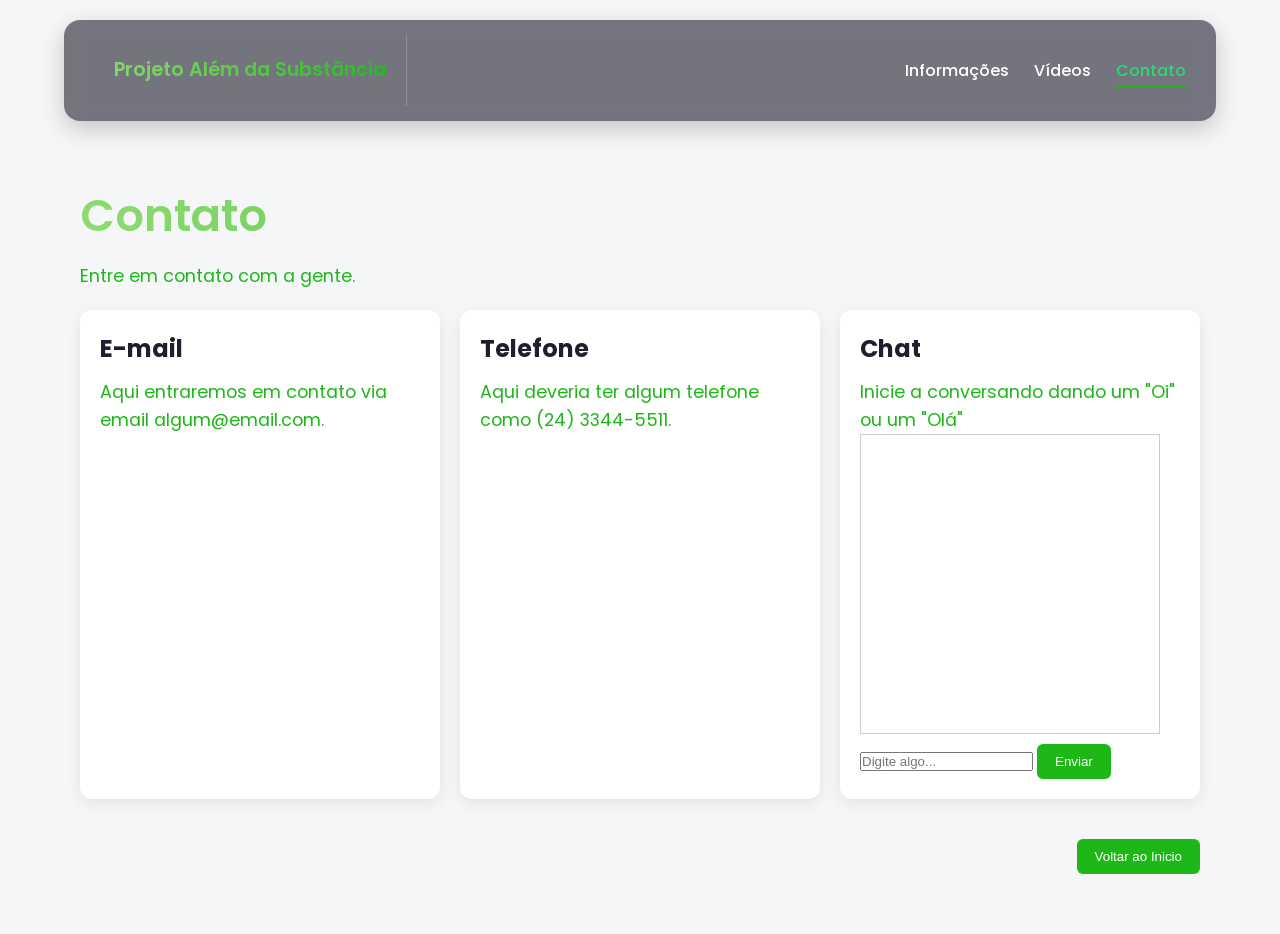
==== contato.html @ c21adc3a "Mudança no texto do index" ====
<!DOCTYPE html>
<html lang="pt-br">
<head>
    <meta charset="UTF-8">
    <meta name="viewport" content="width=device-width, initial-scale=1.0">
    <link href="https://fonts.googleapis.com/css2?family=Poppins:wght@300;400;600&display=swap" rel="stylesheet">
    <link rel="icon" type="image/png" href="https://i.imgur.com/iHEQJsi.png">
    <title>Contato</title>
          <!-- Google Analytics -->
    <script async src="https://www.googletagmanager.com/gtag/js?id=G-HS8SQFFDZ2"></script>
    <script>
        window.dataLayer = window.dataLayer || [];
        function gtag(){dataLayer.push(arguments);}
        gtag('js', new Date());

        gtag('config', 'G-HS8SQFFDZ2');
    </script>
    <link rel="stylesheet" href="style.css">
</head>

<body>

<header class="topo">
    <div class="logo">Projeto Além da Substância</div>

    <nav>
        <ul>
            <li><a href="info.html">Informações</a></li>
            <li><a href="videos.html">Vídeos</a></li>
            <li><a href="contato.html" class="ativo">Contato</a></li>
        </ul>
    </nav>
</header>
<main class="conteudo">
    <h1>Contato</h1>
    <p>Entre em contato com a gente.</p>

    <div class="cards">
        <div class="card">
            <h2>E-mail</h2>
            <p>Aqui entraremos em contato via email algum@email.com.</p>
        </div>

        <div class="card">
            <h2>Telefone</h2>
            <p>Aqui deveria ter algum telefone como (24) 3344-5511.</p>
        </div>

        <div class="card">
            <h2>Chat</h2>
            <p>Inicie a conversando dando um "Oi" ou um "Olá"</p>
            <div id="chatbox"></div>
            <input type="text" id="input" placeholder="Digite algo..." />
                <button onclick="responder()">Enviar</button>
        </div>
    </div>
        <div class="voltar-container">
    <button onclick="location.href='index.html';">Voltar ao Inicio</button>
    </div>
</main>
<script>

// Codigo pro Chatbot
function responder() {
  let inputEl = document.getElementById("input");
  let chat = document.getElementById("chatbox");

  let input = inputEl.value.toLowerCase().trim();

  if (input === "") return; // evita enviar vazio

  chat.innerHTML += "<p class='user'>Você: " + input + "</p>";

  let resposta = "Não entendi 😅";

if (input.includes("oi") || input.includes("olá") || input.includes("ola") || input.includes("Oi") || input.includes("Olá") || input.includes("Ola")) {
  resposta = `Olá! 👋

      Posso te ajudar com algumas informações:

      👉 Digite "horário" para ver quando abrimos  
      👉 Digite "preço" para saber valores  
      👉 Digite "contato" para falar com a gente`;
  } else if (input.includes("horário") || input.includes("horario")) {
    resposta = "Funcionamos das 8h às 18h.";
  } else if (input.includes("preço") || input.includes("preco")) {
    resposta = "Os preços variam, me diga o produto 😉";
  } else if (input.includes("contato")) {
    resposta = "Nosso WhatsApp é (xx) xxxx-xxxx";
  }

  chat.innerHTML += "<p class='bot'>Bot: " + resposta + "</p>";

  inputEl.value = "";
  chat.scrollTop = chat.scrollHeight;
}

// Enviar com ENTER
document.getElementById("input").addEventListener("keypress", function(event) {
  if (event.key === "Enter") {
    responder();
  }
});

</script>
</body>
</html>
---- style.css ----
/* RESET */
* {
    margin: 0;
    padding: 0;
    box-sizing: border-box;
}

/* BODY */
body {
    font-family: 'Poppins', sans-serif;
    background-color: #f4f6f8;
    background-image: url('https://resende.rj.gov.br/img/noticias/1640277550679.png');
    background-attachment: fixed;
    background-position: center;
    background-size: 100% 100%;
    background-repeat: no-repeat;
    color: #28db73;
    line-height: 1.6;
}

/* ===== HEADER ===== */
.topo {
    position: absolute;
    top: 20px;
    left: 50%;
    transform: translateX(-50%);

    width: 90%;
    max-width: 1200px;

    display: flex;
    justify-content: space-between;
    align-items: center;

    padding: 15px 30px;

    background: rgba(30, 30, 47, 0.6);
    backdrop-filter: blur(8px);

    border-radius: 16px;
    box-shadow: 0 8px 25px rgba(0,0,0,0.2);
}

.topo:hover {
    transform: translateX(-50%) scale(1.01);
    transition: 0.3s;
}

/* LOGO */
.logo {
    padding: 20px;
    font-size: 1.2rem;
    font-weight: 600;

    padding-right: 20px;
    border-right: 1px solid rgba(255,255,255,0.2);

    background: linear-gradient(90deg, #8fda72, #1db818);
    -webkit-background-clip: text;
    -webkit-text-fill-color: transparent;
}

/* NAV */
.topo nav {
    margin-left: 20px;
}

.topo nav ul {
    list-style: none;
    display: flex;
    gap: 25px;
}

.topo nav a {
    color: #ffffff;
    text-decoration: none;
    font-weight: 500;
    position: relative;
    transition: 0.3s;
}

/* underline */
.topo nav a::after {
    content: "";
    position: absolute;
    width: 0%;
    height: 2px;
    bottom: -5px;
    left: 0;
    background-color: #1db818;
    transition: 0.3s;
}

.topo nav a:hover::after {
    width: 100%;
}

.topo nav a:hover {
    color: #28db73;
}

/* link ativo */
.topo nav a.ativo {
    color: #28db73;
    pointer-events: none;
    cursor: default;
}

.topo nav a.ativo::after {
    width: 100%;
}

/* ===== CONTEÚDO ===== */
.conteudo {
    padding: 40px 20px;
    padding-top: 140px;
    max-width: 1200px;
    margin: auto;
}
/* -=== Chatbot ===- */

    #chatbox {
      width: 300px;
      border: 1px solid #ccc;
      padding: 10px;
      height: 300px;
      overflow-y: auto;
      margin-bottom: 10px;
    }
    .user { color: blue; }
    .bot { color: green; }

/* TEXTOS */
h1 {
    font-size: 2.8rem;
    margin: 40px 20px 10px;
    font-weight: 600;

    background: linear-gradient(90deg, #8fda72, #1db818);
    -webkit-background-clip: text;
    -webkit-text-fill-color: transparent;
}

p {
    margin: 0 20px 20px;
    font-size: 1.1rem;
    color: #1db818;
}

/* LINKS */
a {
    color: #1db818;
    text-decoration: none;
}

a:hover {
    text-decoration: underline;
    color: #28db73;
}

/* BOTÕES */
button {
    background: #1db818;
    color: white;
    border: none;
    padding: 10px 18px;
    border-radius: 6px;
    cursor: pointer;
    transition: 0.3s;
}

button:hover {
    background: #28db73;
}

/* ===== CARDS ===== */
.cards {
    display: flex;
    gap: 20px;
    margin: 20px;
    flex-wrap: wrap;
}

.card {
    background: white;
    padding: 20px;
    border-radius: 12px;
    flex: 1 1 250px;

    box-shadow: 0 4px 15px rgba(0,0,0,0.08);
    transition: 0.3s;
}

.card:hover {
    transform: translateY(-5px);
    box-shadow: 0 8px 25px rgba(0,0,0,0.12);
}

.card h2 {
    margin-bottom: 10px;
    color: #1e1e2f;
}

.card p {
    margin: 0;
}

.voltar-container {
    display: flex;
    justify-content: flex-end; /* Alinha o botão totalmente à direita */
    padding: 20px; /* Ajuste o espaçamento como preferir */
}

.btn-voltar {
    background: #1db818;
    color: white;
    border: none;
    padding: 10px 18px;
    border-radius: 8px;
    cursor: pointer;
    transition: 0.3s;
}

.btn-voltar:hover {
    background: #28db73;
}

#home .conteudo p {
    color: #ffffff; /* Cor branca para dar contraste com o fundo */
    text-shadow: 1px 1px 2px rgba(0, 0, 0, 0.7); /* Adiciona uma sombra leve para destacar ainda mais */
    font-size: 1.1rem;
    line-height: 1.6;
}
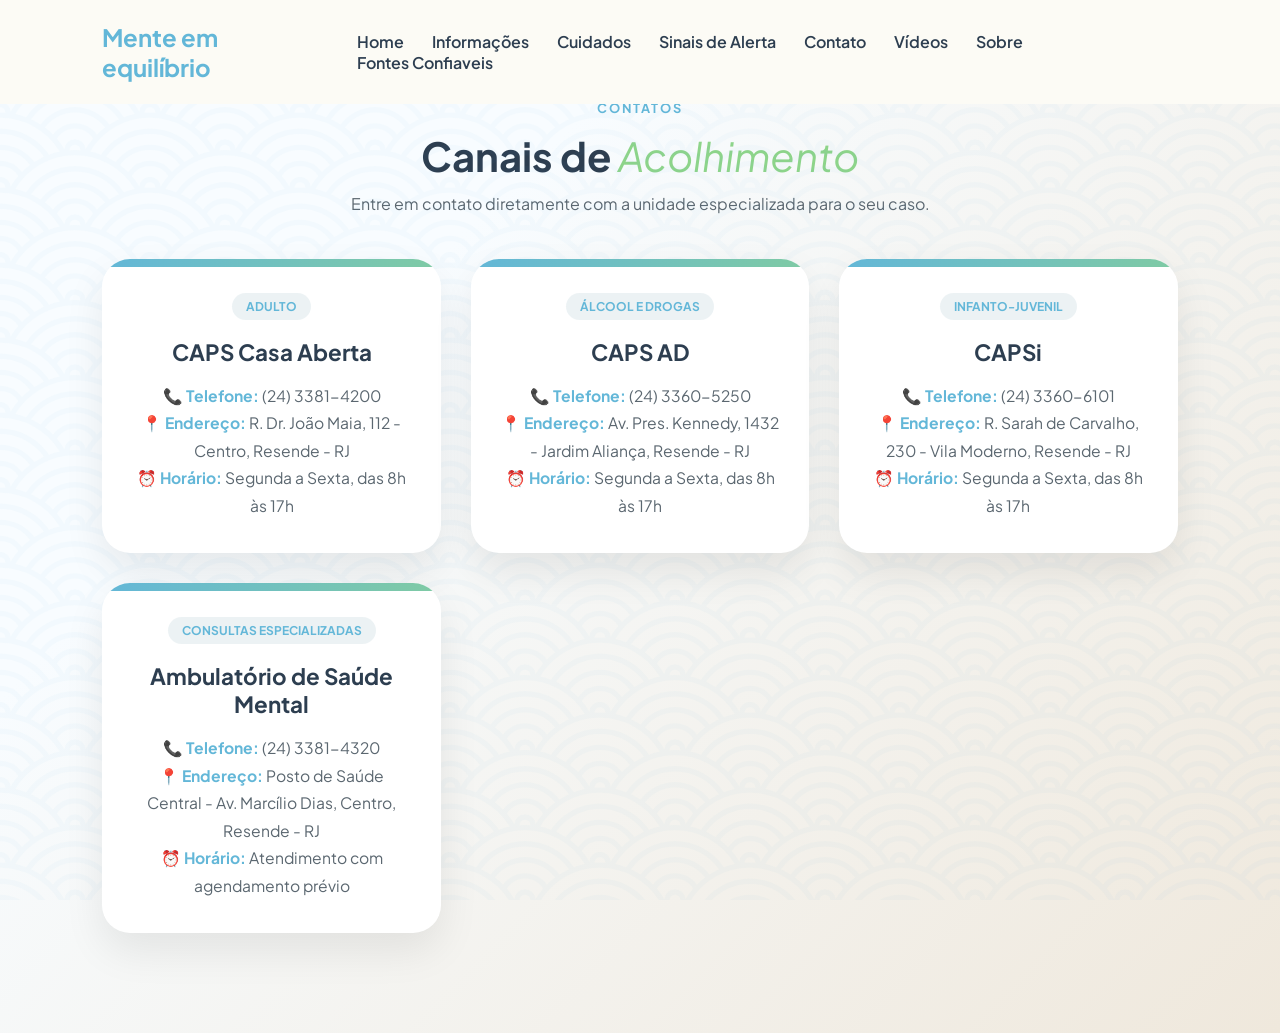
==== commit 2bfb93a4: "Mudando o site para salvar na pasta" ====
--- a/contato.html
+++ b/contato.html
@@ -1,107 +1,71 @@
 <!DOCTYPE html>
-<html lang="pt-br">
+<html lang="pt-BR">
 <head>
     <meta charset="UTF-8">
     <meta name="viewport" content="width=device-width, initial-scale=1.0">
-    <link href="https://fonts.googleapis.com/css2?family=Poppins:wght@300;400;600&display=swap" rel="stylesheet">
-    <link rel="icon" type="image/png" href="https://i.imgur.com/iHEQJsi.png">
-    <title>Contato</title>
-          <!-- Google Analytics -->
-    <script async src="https://www.googletagmanager.com/gtag/js?id=G-HS8SQFFDZ2"></script>
-    <script>
-        window.dataLayer = window.dataLayer || [];
-        function gtag(){dataLayer.push(arguments);}
-        gtag('js', new Date());
-
-        gtag('config', 'G-HS8SQFFDZ2');
-    </script>
+    <title>Mente em equilíbrio - Saúde Mental</title>
+    <link rel="preconnect" href="https://fonts.googleapis.com">
+    <link rel="preconnect" href="https://fonts.gstatic.com" crossorigin>
+    <link href="https://fonts.googleapis.com/css2?family=Plus+Jakarta+Sans:ital,wght@0,300;0,700;1,400&display=swap" rel="stylesheet">
     <link rel="stylesheet" href="style.css">
 </head>
-
 <body>
 
-<header class="topo">
-    <div class="logo">Projeto Além da Substância</div>
-
+<header class="navbar">
+    <div class="logo">Mente em equilíbrio</div>
     <nav>
-        <ul>
-            <li><a href="info.html">Informações</a></li>
-            <li><a href="videos.html">Vídeos</a></li>
-            <li><a href="contato.html" class="ativo">Contato</a></li>
-        </ul>
+        <a href="index.html">Home</a>
+        <a href="informacoes.html">Informações</a>
+        <a href="cuidados.html">Cuidados</a>
+        <a href="sinaisdealerta.html">Sinais de Alerta</a>
+        <a href="contato.html">Contato</a>
+        <a href="videos.html">Vídeos</a>
+        <a href="sobre.html">Sobre</a>
+        <a href="fontesconfiaveis.html">Fontes Confiaveis</a>
     </nav>
 </header>
-<main class="conteudo">
-    <h1>Contato</h1>
-    <p>Entre em contato com a gente.</p>
 
-    <div class="cards">
-        <div class="card">
-            <h2>E-mail</h2>
-            <p>Aqui entraremos em contato via email algum@email.com.</p>
+<section id="contato" class="contact-section" class="page">
+        <span class="section-badge">Contatos</span>
+        <h2 class="section-title">Canais de <em>Acolhimento</em></h2>
+        <p class="section-subtitle">Entre em contato diretamente com a unidade especializada para o seu caso.</p>
+
+        <div class="contact-cards-container">
+            <div class="contact-card card-with-border">
+                <span class="card-tag">Adulto</span>
+                <h3>CAPS Casa Aberta</h3>
+                <p class="contact-info"><strong>📞 Telefone:</strong> <a href="tel:+552433814200">(24) 3381-4200</a></p>
+                <p class="contact-info"><strong>📍 Endereço:</strong> <a href="https://www.google.com/maps/search/?api=1&query=R.%20Dr.%20Jo%C3%A3o%20Maia%2C%20112%20Centro%20Resende%20RJ" target="_blank" rel="noopener">R. Dr. João Maia, 112 - Centro, Resende - RJ</a></p>
+                <p class="contact-info"><strong>⏰ Horário:</strong> Segunda a Sexta, das 8h às 17h</p>
+            </div>
+
+            <div class="contact-card card-with-border">
+                <span class="card-tag">Álcool e Drogas</span>
+                <h3>CAPS AD</h3>
+                <p class="contact-info"><strong>📞 Telefone:</strong> <a href="tel:+552433605250">(24) 3360-5250</a></p>
+                <p class="contact-info"><strong>📍 Endereço:</strong> <a href="https://www.google.com/maps/search/?api=1&query=Av.%20Pres.%20Kennedy%2C%201432%20Jardim%20Alian%C3%A7a%20Resende%20RJ" target="_blank" rel="noopener">Av. Pres. Kennedy, 1432 - Jardim Aliança, Resende - RJ</a></p>
+                <p class="contact-info"><strong>⏰ Horário:</strong> Segunda a Sexta, das 8h às 17h</p>
+            </div>
+
+            <div class="contact-card card-with-border">
+                <span class="card-tag">Infanto-Juvenil</span>
+                <h3>CAPSi</h3>
+                <p class="contact-info"><strong>📞 Telefone:</strong> <a href="tel:+552433606101">(24) 3360-6101</a></p>
+                <p class="contact-info"><strong>📍 Endereço:</strong> <a href="https://www.google.com/maps/search/?api=1&query=R.%20Sarah%20de%20Carvalho%2C%20230%20Vila%20Moderno%20Resende%20RJ" target="_blank" rel="noopener">R. Sarah de Carvalho, 230 - Vila Moderno, Resende - RJ</a></p>
+                <p class="contact-info"><strong>⏰ Horário:</strong> Segunda a Sexta, das 8h às 17h</p>
+            </div>
+
+            <div class="contact-card card-with-border">
+                <span class="card-tag">Consultas Especializadas</span>
+                <h3>Ambulatório de Saúde Mental</h3>
+                <p class="contact-info"><strong>📞 Telefone:</strong> <a href="tel:+552433814320">(24) 3381-4320</a></p>
+                <p class="contact-info"><strong>📍 Endereço:</strong> <a href="https://www.google.com/maps/search/?api=1&query=Posto%20de%20Sa%C3%BAde%20Central%20Av.%20Marc%C3%ADlio%20Dias%20Centro%20Resende%20RJ" target="_blank" rel="noopener">Posto de Saúde Central - Av. Marcílio Dias, Centro, Resende - RJ</a></p>
+                <p class="contact-info"><strong>⏰ Horário:</strong> Atendimento com agendamento prévio</p>
+            </div>
         </div>
+    </section>
 
-        <div class="card">
-            <h2>Telefone</h2>
-            <p>Aqui deveria ter algum telefone como (24) 3344-5511.</p>
-        </div>
+<script src="script.js"></script>
 
-        <div class="card">
-            <h2>Chat</h2>
-            <p>Inicie a conversando dando um "Oi" ou um "Olá"</p>
-            <div id="chatbox"></div>
-            <input type="text" id="input" placeholder="Digite algo..." />
-                <button onclick="responder()">Enviar</button>
-        </div>
-    </div>
-        <div class="voltar-container">
-    <button onclick="location.href='index.html';">Voltar ao Inicio</button>
-    </div>
-</main>
-<script>
-
-// Codigo pro Chatbot
-function responder() {
-  let inputEl = document.getElementById("input");
-  let chat = document.getElementById("chatbox");
-
-  let input = inputEl.value.toLowerCase().trim();
-
-  if (input === "") return; // evita enviar vazio
-
-  chat.innerHTML += "<p class='user'>Você: " + input + "</p>";
-
-  let resposta = "Não entendi 😅";
-
-if (input.includes("oi") || input.includes("olá") || input.includes("ola") || input.includes("Oi") || input.includes("Olá") || input.includes("Ola")) {
-  resposta = `Olá! 👋
-
-      Posso te ajudar com algumas informações:
-
-      👉 Digite "horário" para ver quando abrimos  
-      👉 Digite "preço" para saber valores  
-      👉 Digite "contato" para falar com a gente`;
-  } else if (input.includes("horário") || input.includes("horario")) {
-    resposta = "Funcionamos das 8h às 18h.";
-  } else if (input.includes("preço") || input.includes("preco")) {
-    resposta = "Os preços variam, me diga o produto 😉";
-  } else if (input.includes("contato")) {
-    resposta = "Nosso WhatsApp é (xx) xxxx-xxxx";
-  }
-
-  chat.innerHTML += "<p class='bot'>Bot: " + resposta + "</p>";
-
-  inputEl.value = "";
-  chat.scrollTop = chat.scrollHeight;
-}
-
-// Enviar com ENTER
-document.getElementById("input").addEventListener("keypress", function(event) {
-  if (event.key === "Enter") {
-    responder();
-  }
-});
-
-</script>
 </body>
-</html>
+</html>
--- a/style.css
+++ b/style.css
@@ -1,235 +1,841 @@
-/* RESET */
+﻿/* -------------------------------------------------------------
+   Brand palette and global style variables
+   ------------------------------------------------------------- */
+:root {
+    --bg: #f8fcff;
+    --surface: #ffffff;
+
+    --primary: #63b7d8;
+    --secondary: #8dd48a;
+
+    --primary-light: #dff4fb;
+    --secondary-light: #e6f7e5;
+
+    --text: #2d3e50;
+    --text-muted: #5b6770;
+
+    --accent: #63b7d8;
+    --border: #dceaf0;
+
+    --shadow: rgba(0,0,0,0.08);
+
+    --secondary-dark: #5ebf75;
+
+    --surface-soft: #f5fbff;
+}
+
+@keyframes wave {
+    0% {
+        background-position: 0% 0;
+    }
+    50% {
+        background-position: 250% 0;
+    }
+    100% {
+        background-position: 0% 0;
+    }
+}
+
+/* Reset and base typography */
 * {
     margin: 0;
     padding: 0;
     box-sizing: border-box;
-}
-
-/* BODY */
-body {
-    font-family: 'Poppins', sans-serif;
-    background-color: #f4f6f8;
-    background-image: url('https://resende.rj.gov.br/img/noticias/1640277550679.png');
-    background-attachment: fixed;
-    background-position: center;
-    background-size: 100% 100%;
-    background-repeat: no-repeat;
-    color: #28db73;
-    line-height: 1.6;
-}
-
-/* ===== HEADER ===== */
-.topo {
-    position: absolute;
-    top: 20px;
-    left: 50%;
-    transform: translateX(-50%);
-
-    width: 90%;
-    max-width: 1200px;
-
+    font-family: 'Plus Jakarta Sans', sans-serif;
+}
+
+html {
+    scroll-behavior: smooth;
+    scroll-snap-type: y mandatory;
+    scroll-padding-top: 96px; /* account for fixed navbar height */
+}
+html, body {
+    margin: 0;
+    padding: 0;
+    overflow-x: hidden;
+    scroll-behavior: smooth;
+    background: #f7fbff;
+}
+
+body::before {
+    content: "";
+    position: fixed;
+    inset: 0;
+
+    background-image: url("./img/endless-clouds.svg");
+    background-repeat: repeat;
+    background-size: 150px;
+
+    opacity: 0.035;
+
+    pointer-events: none;
+    z-index: 0;
+}
+
+/*Alert Box*/
+
+.alert-box {
+    margin-top: 40px;
+    max-width: 800px;
+    padding: 20px 30px;
+
+    background: #eaf7fc;
+    border-left: 5px solid #63b7d8;
+
+    border-radius: 16px;
+
+    color: #2d3e50;
+    font-size: 1rem;
+    line-height: 1.7;
+
+    box-shadow: 0 8px 20px rgba(99, 183, 216, 0.08);
+}
+
+/* make sections snap into place for a cleaner scrolling experience */
+main, section, .hero-container {
+    scroll-snap-align: start;
+}
+
+a {
+    color: inherit;
+    text-decoration: none;
+}
+
+button,
+input,
+textarea {
+    font: inherit;
+}
+
+button {
+    cursor: pointer;
+}
+
+/* -------------------------------------------------------------
+   Navbar
+   ------------------------------------------------------------- */
+.navbar {
+    position: fixed;
+    inset: 0 auto auto 0;
     display: flex;
     justify-content: space-between;
     align-items: center;
-
-    padding: 15px 30px;
-
-    background: rgba(30, 30, 47, 0.6);
-    backdrop-filter: blur(8px);
-
-    border-radius: 16px;
-    box-shadow: 0 8px 25px rgba(0,0,0,0.2);
-}
-
-.topo:hover {
-    transform: translateX(-50%) scale(1.01);
-    transition: 0.3s;
-}
-
-/* LOGO */
-.logo {
-    padding: 20px;
-    font-size: 1.2rem;
+    width: 100%;
+    padding: 22px 8%;
+    background: rgba(252, 251, 245, 0.95);
+    backdrop-filter: blur(10px);
+    z-index: 1000;
+}
+
+.navbar .logo {
+    font-size: 24px;
+    font-weight: 700;
+    color: var(--primary);
+}
+
+.navbar nav {
+    display: flex;
+    flex-wrap: wrap;
+    align-items: center;
+}
+
+.navbar nav a {
+    margin-left: 28px;
+    color: var(--text);
     font-weight: 600;
-
-    padding-right: 20px;
-    border-right: 1px solid rgba(255,255,255,0.2);
-
-    background: linear-gradient(90deg, #8fda72, #1db818);
-    -webkit-background-clip: text;
-    -webkit-text-fill-color: transparent;
-}
-
-/* NAV */
-.topo nav {
-    margin-left: 20px;
-}
-
-.topo nav ul {
-    list-style: none;
+    transition: color 0.2s ease;
+}
+
+.navbar nav a:hover {
+    color: var(--accent);
+}
+
+.btn-contato-nav {
+    padding: 10px 18px;
+    border-radius: 999px;
+    border: 1px solid var(--secondary);
+    background: rgba(200, 176, 146, 0.18);
+}
+
+/* -------------------------------------------------------------
+   Hero section
+   ------------------------------------------------------------- */
+.hero-container {
+    display: grid;
+    grid-template-columns: 1.1fr 1.4fr;
+    align-items: center;
+    gap: 60px;
+
+    padding: 140px 8% 100px;
+    min-height: 100vh;
+
+    background: linear-gradient(135deg, #f7fbff 0%, #eef7f4 100%);
+}
+
+.hero-left {
+    max-width: 620px;
+}
+
+.badge {
+    display: inline-block;
+    margin-bottom: 24px;
+    padding: 8px 18px;
+    border-radius: 999px;
+    background: rgba(150, 184, 192, 0.15);
+    color: var(--primary);
+    font-size: 12px;
+    font-weight: 700;
+    letter-spacing: 0.08em;
+    text-transform: uppercase;
+}
+
+.hero-left h1 {
+    display: none;
+}
+
+.hero-left h1 em {
+    display: inline-block;
+    color: var(--primary);
+    font-style: italic;
+    font-weight: 400;
+}
+
+.hero-left p {
+    font-size: 1.05rem;
+    line-height: 2;
+    color: #4f5b66;
+    margin-bottom: 18px;
+}
+
+.hero-left p:first-of-type {
+    font-size: 1.15rem;
+    font-weight: 500;
+    color: #3f4b55;
+}
+
+.hero-left p + p {
+    border-left: 3px solid rgba(99, 183, 216, 0.25);
+    padding-left: 14px;
+}
+
+.hero-buttons {
     display: flex;
-    gap: 25px;
-}
-
-.topo nav a {
-    color: #ffffff;
-    text-decoration: none;
-    font-weight: 500;
+    flex-wrap: wrap;
+    gap: 16px;
+    margin-bottom: 40px;
+}
+
+.btn-primary,
+.btn-secondary {
+    display: inline-flex;
+    align-items: center;
+    justify-content: center;
+    padding: 14px 28px;
+    border-radius: 999px;
+    font-weight: 700;
+    transition: transform 0.2s ease, background-color 0.2s ease, color 0.2s ease;
+}
+
+.btn-primary {
+    background-color: var(--primary);
+    color: var(--surface);
+    border: 1px solid transparent;
+}
+
+.btn-primary:hover {
+    background-color: #4c6e5f;
+    transform: translateY(-2px);
+}
+
+.btn-secondary {
+    border: 2px solid var(--secondary);
+    color: var(--text);
+    background: rgba(150, 184, 192, 0.12);
+}
+
+.btn-secondary:hover {
+    background: rgba(200, 176, 146, 0.14);
+}
+
+.mini-cards {
+    display: grid;
+    grid-template-columns: 1fr 1fr;
+    gap: 16px;
+    margin-top: 30px;
+}
+
+.card-stat {
+    padding: 24px;
+    border-radius: 20px;
+    background: white;
+    box-shadow: 0 12px 30px rgba(0,0,0,0.06);
+}
+
+.card-stat h2 {
+    color: var(--primary);
+    font-size: 2rem;
+    margin-bottom: 4px;
+}
+
+.card-stat p {
+    color: var(--text-muted);
+    font-size: 0.95rem;
+}
+
+.hero-right {
+    display: flex;
+    justify-content: center;
+    align-items: center;
+}
+
+.main-card {
+    width: 100%;
+    padding: 42px;
+    border-radius: 40px;
+    background: linear-gradient(180deg, var(--surface) 0%, #f4efe1 100%);
+    box-shadow: 0 30px 60px var(--shadow);
+    text-align: center;
+}
+
+
+.mascote-img {
+    width: 100%;
+    max-width: 620px;
+    margin: 0 auto;
+    display: block;
+}
+.card-text {
+    color: var(--text);
+    line-height: 1.7;
+    font-size: 1rem;
+}
+
+.card-central {
+    grid-column: 1 / -1;
+    justify-self: center;
+    width: 100%;
+    max-width: 380px; /* ajuste conforme os outros cards */
+}
+
+/* -------------------------------------------------------------
+   Sections and cards
+   ------------------------------------------------------------- */
+.info-section,
+.contact-section,
+.generic-section {
+    width: 100%;
+    padding: 100px 8%;
+    display: flex;
+    flex-direction: column;
+    justify-content: center;
+    align-items: center;
+    text-align: center;
+}
+
+.info-section {
+    background: linear-gradient(135deg, var(--bg) 30%, #efe8dc 100%);
+}
+
+.generic-section {
+    background: var(--surface);
+}
+
+.contact-section {
+    background: linear-gradient(135deg, var(--bg) 30%, #efe8dc 100%);
+}
+
+.section-badge {
+    color: var(--primary);
+    font-size: 0.8rem;
+    font-weight: 700;
+    letter-spacing: 0.15em;
+    text-transform: uppercase;
+    margin-bottom: 14px;
+}
+
+.section-title {
+    color: var(--text);
+    font-size: clamp(2.5rem, 3vw, 4rem);
+    font-weight: 700;
+    margin-bottom: 12px;
+}
+
+.section-title em {
+    color: var(--secondary);
+    font-style: italic;
+    font-weight: 400;
+}
+
+.section-subtitle {
+    color: var(--text-muted);
+    font-size: 1rem;
+    margin-bottom: 45px;
+    max-width: 720px;
+}
+
+.info-cards-container,
+.contact-cards-container {
+    width: 100%;
+    max-width: 1200px;
+    display: grid;
+    grid-template-columns: repeat(auto-fit, minmax(280px, 1fr));
+    gap: 30px;
+}
+
+.info-card,
+.contact-card {
     position: relative;
-    transition: 0.3s;
-}
-
-/* underline */
-.topo nav a::after {
+    background: var(--surface);
+    border-radius: 28px;
+    padding: 34px 30px;
+    box-shadow: 0 18px 40px var(--shadow);
+    overflow: hidden;
+    transition: transform 0.25s ease, box-shadow 0.25s ease;
+}
+
+.info-card:hover,
+.contact-card:hover {
+    transform: translateY(-5px);
+    box-shadow: 0 25px 50px rgba(36, 48, 42, 0.12);
+}
+
+.card-with-border {
+    position: relative;
+    overflow: hidden;
+    border-radius: 28px;
+}
+
+.card-with-border::before {
     content: "";
     position: absolute;
-    width: 0%;
-    height: 2px;
-    bottom: -5px;
+    top: 0;
     left: 0;
-    background-color: #1db818;
-    transition: 0.3s;
-}
-
-.topo nav a:hover::after {
-    width: 100%;
-}
-
-.topo nav a:hover {
-    color: #28db73;
-}
-
-/* link ativo */
-.topo nav a.ativo {
-    color: #28db73;
-    pointer-events: none;
-    cursor: default;
-}
-
-.topo nav a.ativo::after {
-    width: 100%;
-}
-
-/* ===== CONTEÚDO ===== */
-.conteudo {
-    padding: 40px 20px;
-    padding-top: 140px;
+    width: 100%;
+    height: 8px;
+
+    background: linear-gradient(90deg, #63b7d8, #8dd48a, #ffffff);
+    background-size: 300% 100%;
+    animation: wave 8s linear infinite;
+}
+
+.info-card h3,
+.contact-card h3 {
+    color: var(--primary);
+    font-size: 1.4rem;
+    margin-bottom: 16px;
+}
+
+.contact-card h3 {
+    color: var(--text);
+}
+
+.info-card p,
+.contact-info {
+    color: var(--text-muted);
+    line-height: 1.75;
+    font-size: 0.98rem;
+}
+
+.card-tag {
+    display: inline-flex;
+    align-items: center;
+    justify-content: center;
+    padding: 6px 14px;
+    border-radius: 999px;
+    font-size: 0.75rem;
+    font-weight: 700;
+    color: var(--primary);
+    background: rgba(150, 184, 192, 0.18);
+    text-transform: uppercase;
+    margin-bottom: 18px;
+}
+
+.contact-info strong {
+    color: var(--primary);
+}
+
+/* -------------------------------------------------------------
+   Video cards
+   ------------------------------------------------------------- */
+.videos-cards-container {
+    width: 100%;
     max-width: 1200px;
-    margin: auto;
-}
-/* -=== Chatbot ===- */
-
-    #chatbox {
-      width: 300px;
-      border: 1px solid #ccc;
-      padding: 10px;
-      height: 300px;
-      overflow-y: auto;
-      margin-bottom: 10px;
-    }
-    .user { color: blue; }
-    .bot { color: green; }
-
-/* TEXTOS */
-h1 {
-    font-size: 2.8rem;
-    margin: 40px 20px 10px;
+    display: grid;
+    grid-template-columns: repeat(auto-fit, minmax(300px, 1fr));
+    gap: 30px;
+}
+
+.video-single-container {
+    display: flex;
+    justify-content: center;
+}
+
+.video-card {
+    background: var(--surface);
+    border-radius: 24px;
+    overflow: hidden;
+    box-shadow: 0 16px 45px var(--shadow);
+    border: 1px solid var(--border);
+    transition: transform 0.25s ease, box-shadow 0.25s ease;
+}
+
+.video-card:hover {
+    transform: translateY(-4px);
+}
+
+.video-preview {
+    position: relative;
+    width: 100%;
+    height: 200px;
+    background-color: #111;
+    overflow: hidden;
+    cursor: pointer; /* make it obvious it's clickable */
+}
+
+.video-preview img {
+    width: 100%;
+    height: 100%;
+    object-fit: cover;
+    transition: transform 0.35s ease;
+}
+
+.video-card:hover .video-preview img {
+    transform: scale(1.05);
+}
+
+.play-icon {
+    position: absolute;
+    top: 50%;
+    left: 50%;
+    transform: translate(-50%, -50%);
+    width: 52px;
+    height: 52px;
+    border-radius: 50%;
+    display: grid;
+    place-items: center;
+    background-color: var(--accent);
+    color: var(--surface);
+    font-size: 18px;
+    box-shadow: 0 6px 18px rgba(0, 0, 0, 0.2);
+    transition: transform 0.2s ease, background-color 0.2s ease;
+}
+
+.video-card:hover .play-icon {
+    transform: translate(-50%, -50%) scale(1.08);
+    background-color: #8c4f3e;
+}
+
+.video-content {
+    padding: 26px;
+}
+
+.video-tag {
+    display: inline-flex;
+    font-size: 0.72rem;
+    font-weight: 700;
+    color: var(--primary);
+    background: rgba(150, 184, 192, 0.18);
+    padding: 6px 12px;
+    border-radius: 999px;
+    text-transform: uppercase;
+    margin-bottom: 16px;
+}
+
+.video-content h3 {
+    font-size: 1.2rem;
+    color: var(--text);
+    margin-bottom: 12px;
+}
+
+.video-content p {
+    color: var(--text-muted);
+    font-size: 0.95rem;
+    line-height: 1.7;
+    margin-bottom: 18px;
+    min-height: 4.5rem;
+}
+
+.btn-watch {
+    color: var(--accent);
+    font-weight: 700;
+    font-size: 0.95rem;
+    display: inline-flex;
+    align-items: center;
+}
+
+.btn-watch:hover {
+    color: #8c4f3e;
+    text-decoration: underline;
+}
+
+/* -------------------------------------------------------------
+   Comments and testimonials
+   ------------------------------------------------------------- */
+.comments-container {
+    width: calc(100% - 200px);
+    max-width: 1400px;
+    display: grid;
+    grid-template-columns: minmax(280px, 1fr) minmax(320px, 1fr);
+    gap: 38px;
+    text-align: left;
+    margin: 0 auto;
+}
+
+.comment-form-box {
+    width: 70%;
+    max-width: 760px;
+    margin: 0 auto;
+    background: var(--surface);
+    border: 1px solid var(--border);
+    border-radius: 28px;
+    padding: 38px;
+    box-shadow: 0 16px 40px var(--shadow);
+    /* centralizar o formulário dentro do container */
+    grid-column: 1 / -1;
+    justify-self: center;
+}
+
+.comment-form-box h3 {
+    color: var(--text);
+    font-size: 1.45rem;
+    margin-bottom: 22px;
+}
+
+.comment-form {
+    display: grid;
+    gap: 22px;
+}
+
+.input-group {
+    display: grid;
+    gap: 8px;
+}
+
+.input-group label {
+    color: var(--text-muted);
+    font-size: 0.95rem;
     font-weight: 600;
-
-    background: linear-gradient(90deg, #8fda72, #1db818);
-    -webkit-background-clip: text;
-    -webkit-text-fill-color: transparent;
-}
-
-p {
-    margin: 0 20px 20px;
-    font-size: 1.1rem;
-    color: #1db818;
-}
-
-/* LINKS */
-a {
-    color: #1db818;
-    text-decoration: none;
-}
-
-a:hover {
-    text-decoration: underline;
-    color: #28db73;
-}
-
-/* BOTÕES */
-button {
-    background: #1db818;
-    color: white;
+}
+
+.input-group input,
+.input-group textarea {
+    width: 100%;
+    padding: 16px;
+    border-radius: 16px;
+    border: 1px solid var(--border);
+    background: var(--surface-soft);
+    color: var(--text);
+    transition: border-color 0.2s ease, background-color 0.2s ease;
+}
+
+.input-group input:focus,
+.input-group textarea:focus {
+    outline: none;
+    background: var(--surface);
+    border-color: var(--primary);
+}
+
+.comment-form-box .btn-primary {
     border: none;
-    padding: 10px 18px;
-    border-radius: 6px;
+}
+
+.comments-mural {
+    display: flex;
+    flex-direction: column;
+    gap: 20px;
+    max-height: 480px;
+    overflow-y: auto;
+    padding-right: 10px;
+}
+
+.comments-mural::-webkit-scrollbar {
+    width: 8px;
+}
+
+.comments-mural::-webkit-scrollbar-thumb {
+    background-color: rgba(92, 92, 92, 0.18);
+    border-radius: 10px;
+}
+
+.mural-card {
+    background: #f6f5f0;
+    border-left: 4px solid var(--accent);
+    border-radius: 0 18px 18px 0;
+    padding: 22px;
+    box-shadow: 0 12px 28px rgba(36, 48, 42, 0.06);
+}
+
+.mural-card-header {
+    display: flex;
+    justify-content: space-between;
+    align-items: center;
+    gap: 12px;
+    margin-bottom: 12px;
+}
+
+.mural-card-header strong {
+    color: var(--primary);
+    font-size: 0.98rem;
+}
+
+.mural-date {
+    color: #8c8c84;
+    font-size: 0.8rem;
+}
+
+.mural-card p {
+    color: var(--text-muted);
+    font-size: 0.95rem;
+    line-height: 1.75;
+    font-style: italic;
+}
+
+/* -------------------------------------------------------------
+   Video modal
+   ------------------------------------------------------------- */
+.video-modal {
+    display: none;
+    position: fixed;
+    inset: 0;
+    z-index: 2000;
+    background-color: rgba(0, 0, 0, 0.78);
+    align-items: center;
+    justify-content: center;
+    padding: 18px;
+}
+
+.video-modal-content {
+    position: relative;
+    width: 100%;
+    max-width: 840px;
+    background-color: #111;
+    border-radius: 24px;
+    overflow: hidden;
+    box-shadow: 0 14px 50px rgba(0, 0, 0, 0.55);
+}
+
+.video-modal-close {
+    position: absolute;
+    top: -10px;
+    right: 18px;
+    color: var(--surface);
+    font-size: 44px;
+    font-weight: 700;
     cursor: pointer;
-    transition: 0.3s;
-}
-
-button:hover {
-    background: #28db73;
-}
-
-/* ===== CARDS ===== */
-.cards {
-    display: flex;
-    gap: 20px;
-    margin: 20px;
-    flex-wrap: wrap;
-}
-
-.card {
-    background: white;
-    padding: 20px;
-    border-radius: 12px;
-    flex: 1 1 250px;
-
-    box-shadow: 0 4px 15px rgba(0,0,0,0.08);
-    transition: 0.3s;
-}
-
-.card:hover {
-    transform: translateY(-5px);
-    box-shadow: 0 8px 25px rgba(0,0,0,0.12);
-}
-
-.card h2 {
-    margin-bottom: 10px;
-    color: #1e1e2f;
-}
-
-.card p {
-    margin: 0;
-}
-
-.voltar-container {
-    display: flex;
-    justify-content: flex-end; /* Alinha o botão totalmente à direita */
-    padding: 20px; /* Ajuste o espaçamento como preferir */
-}
-
-.btn-voltar {
-    background: #1db818;
-    color: white;
-    border: none;
-    padding: 10px 18px;
-    border-radius: 8px;
-    cursor: pointer;
-    transition: 0.3s;
-}
-
-.btn-voltar:hover {
-    background: #28db73;
-}
-
-#home .conteudo p {
-    color: #ffffff; /* Cor branca para dar contraste com o fundo */
-    text-shadow: 1px 1px 2px rgba(0, 0, 0, 0.7); /* Adiciona uma sombra leve para destacar ainda mais */
-    font-size: 1.1rem;
-    line-height: 1.6;
-}
-
-
+    transition: color 0.2s ease;
+    z-index: 1;
+}
+
+.video-modal-close:hover {
+    color: var(--secondary);
+}
+
+.video-responsive-container {
+    position: relative;
+    padding-bottom: 56.25%;
+    height: 0;
+    overflow: hidden;
+}
+
+.video-responsive-container iframe {
+    position: absolute;
+    inset: 0;
+    width: 100%;
+    height: 100%;
+}
+
+/* -------------------------------------------------------------
+   Responsive adjustments
+   ------------------------------------------------------------- */
+@media (max-width: 1080px) {
+    .hero-container,
+    .comments-container {
+        flex-direction: column;
+        align-items: center;
+    }
+
+    .hero-container {
+    grid-template-columns: 1fr 1.6fr;
+}
+
+    .hero-container {
+        padding-top: 120px;
+    }
+}
+
+@media (max-width: 820px) {
+    .navbar {
+        padding: 20px 6%;
+    }
+
+    .navbar nav a {
+        margin-left: 18px;
+        margin-top: 12px;
+    }
+
+    .hero-container {
+        padding: 100px 6% 80px;
+    }
+
+    .hero-right,
+    .hero-left,
+    .comment-form-box,
+    .comments-mural,
+    .info-card,
+    .contact-card,
+    .video-card {
+        width: 100%;
+    }
+
+    .comments-container {
+        width: calc(100% - 32px);
+        display: block;
+    }
+}
+
+@media (max-width: 600px) {
+    .navbar {
+        flex-direction: column;
+        align-items: flex-start;
+        gap: 16px;
+    }
+
+    .navbar nav {
+        width: 100%;
+        justify-content: space-between;
+    }
+
+    .hero-left h1 {
+        font-size: 2.7rem;
+    }
+
+    .hero-buttons {
+        flex-direction: column;
+        align-items: stretch;
+    }
+
+    .mini-cards {
+        grid-template-columns: 1fr;
+    }
+
+    .info-cards-container,
+    .contact-cards-container,
+    .videos-cards-container {
+        grid-template-columns: 1fr;
+    }
+
+    .comments-container {
+        gap: 24px;
+    }
+}
+
+    .page {
+        display: none;
+        opacity: 0;
+        transition: opacity 0.5s ease;
+    }
+
+    .page.active {
+        display: block;
+        opacity: 1;
+    }
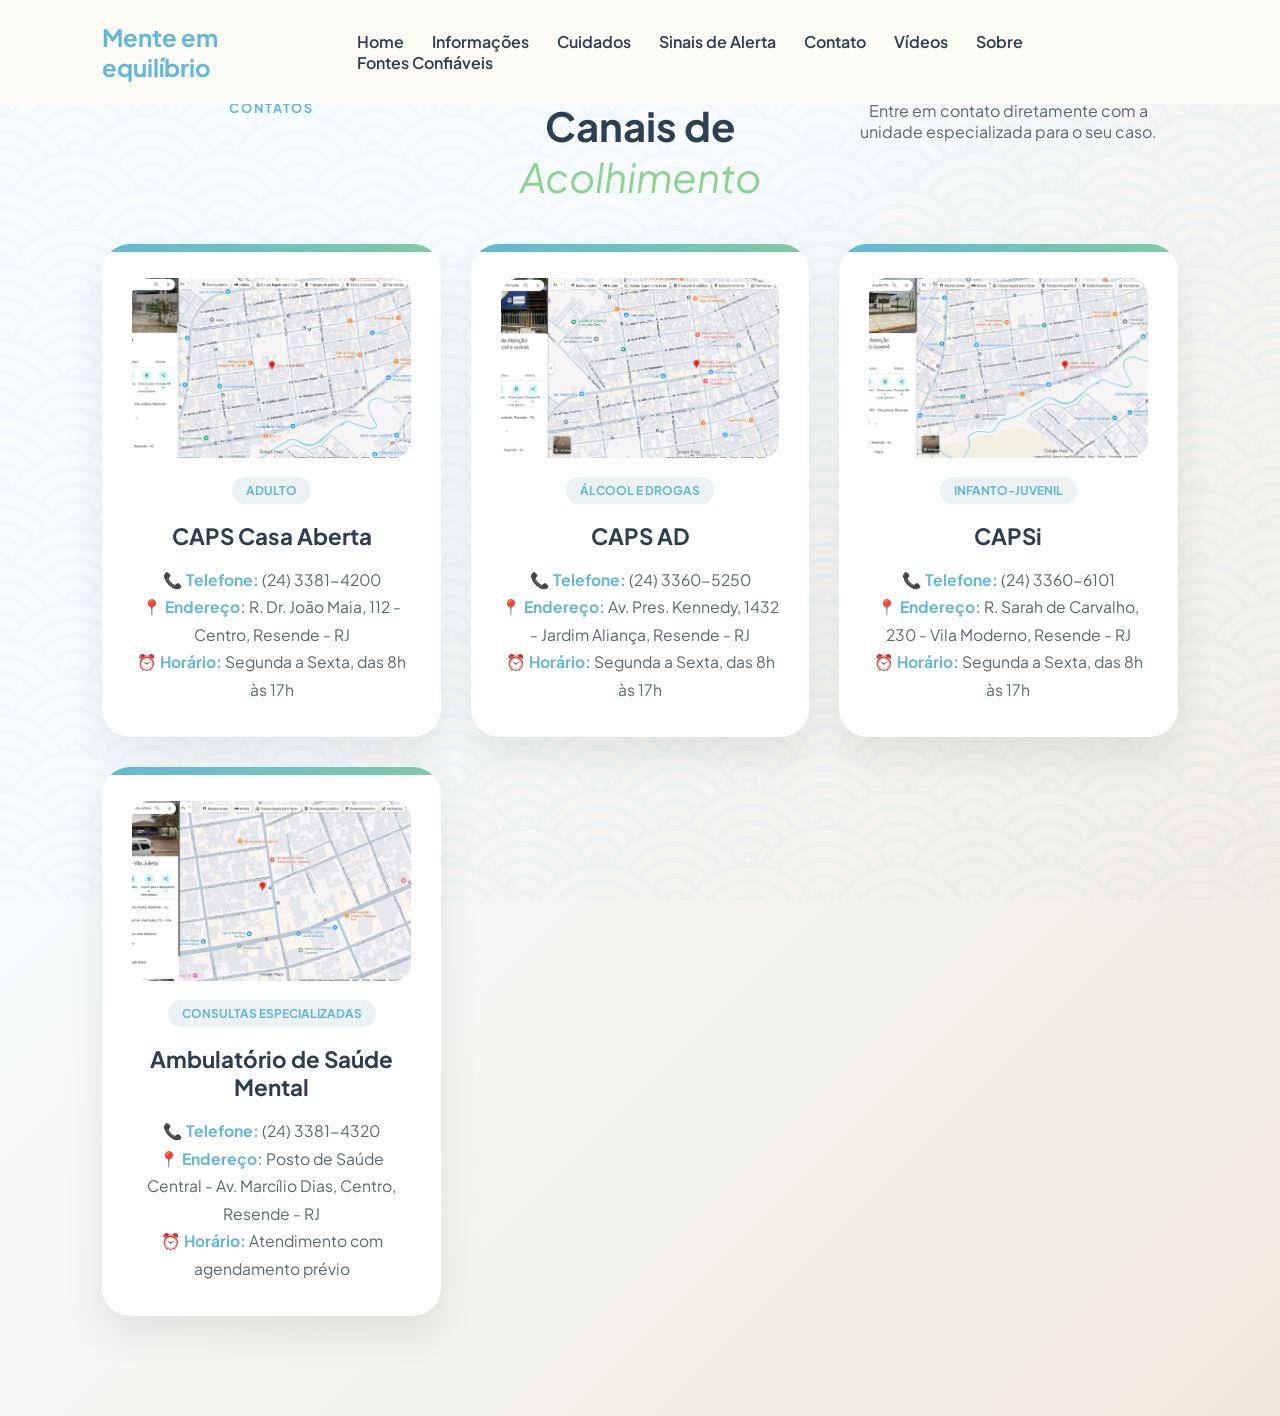
==== commit 2ea3143e: "Mudando algumas partes adicionando mais informação" ====
--- a/contato.html
+++ b/contato.html
@@ -21,45 +21,85 @@
         <a href="contato.html">Contato</a>
         <a href="videos.html">Vídeos</a>
         <a href="sobre.html">Sobre</a>
-        <a href="fontesconfiaveis.html">Fontes Confiaveis</a>
+        <a href="fontesconfiaveis.html">Fontes Confiáveis</a>
     </nav>
 </header>
 
 <section id="contato" class="contact-section" class="page">
+    <div class="contact-cards-container">
         <span class="section-badge">Contatos</span>
         <h2 class="section-title">Canais de <em>Acolhimento</em></h2>
         <p class="section-subtitle">Entre em contato diretamente com a unidade especializada para o seu caso.</p>
 
-        <div class="contact-cards-container">
             <div class="contact-card card-with-border">
+
+                <a href="https://maps.app.goo.gl/T2GJsQVPzbPy7DYF8"
+                target="_blank"
+                rel="noopener">
+
+                    <img src="img/casaberta.jpg"
+                        alt="Localização do CAPS Casa Aberta"
+                        class="local-img">
+
+                </a>
                 <span class="card-tag">Adulto</span>
                 <h3>CAPS Casa Aberta</h3>
                 <p class="contact-info"><strong>📞 Telefone:</strong> <a href="tel:+552433814200">(24) 3381-4200</a></p>
-                <p class="contact-info"><strong>📍 Endereço:</strong> <a href="https://www.google.com/maps/search/?api=1&query=R.%20Dr.%20Jo%C3%A3o%20Maia%2C%20112%20Centro%20Resende%20RJ" target="_blank" rel="noopener">R. Dr. João Maia, 112 - Centro, Resende - RJ</a></p>
+                <p class="contact-info"><strong>📍 Endereço:</strong> <a>R. Dr. João Maia, 112 - Centro, Resende - RJ</a></p>
                 <p class="contact-info"><strong>⏰ Horário:</strong> Segunda a Sexta, das 8h às 17h</p>
             </div>
 
             <div class="contact-card card-with-border">
+
+                <a href="https://maps.app.goo.gl/ef5Z1fSyog8RXYqHA"
+                target="_blank"
+                rel="noopener">
+
+                    <img src="img/CAPSAD.jpg"
+                        alt="Localização do CAPS Casa Aberta"
+                        class="local-img">
+
+                </a>
                 <span class="card-tag">Álcool e Drogas</span>
                 <h3>CAPS AD</h3>
                 <p class="contact-info"><strong>📞 Telefone:</strong> <a href="tel:+552433605250">(24) 3360-5250</a></p>
-                <p class="contact-info"><strong>📍 Endereço:</strong> <a href="https://www.google.com/maps/search/?api=1&query=Av.%20Pres.%20Kennedy%2C%201432%20Jardim%20Alian%C3%A7a%20Resende%20RJ" target="_blank" rel="noopener">Av. Pres. Kennedy, 1432 - Jardim Aliança, Resende - RJ</a></p>
+                <p class="contact-info"><strong>📍 Endereço:</strong> <a>Av. Pres. Kennedy, 1432 - Jardim Aliança, Resende - RJ</a></p>
                 <p class="contact-info"><strong>⏰ Horário:</strong> Segunda a Sexta, das 8h às 17h</p>
             </div>
 
             <div class="contact-card card-with-border">
+
+                <a href="https://maps.app.goo.gl/AobLEbhYr4zkPjjL7"
+                target="_blank"
+                rel="noopener">
+
+                    <img src="img/CAPSI.jpg"
+                        alt="Localização do CAPS Casa Aberta"
+                        class="local-img">
+
+                </a>
                 <span class="card-tag">Infanto-Juvenil</span>
                 <h3>CAPSi</h3>
                 <p class="contact-info"><strong>📞 Telefone:</strong> <a href="tel:+552433606101">(24) 3360-6101</a></p>
-                <p class="contact-info"><strong>📍 Endereço:</strong> <a href="https://www.google.com/maps/search/?api=1&query=R.%20Sarah%20de%20Carvalho%2C%20230%20Vila%20Moderno%20Resende%20RJ" target="_blank" rel="noopener">R. Sarah de Carvalho, 230 - Vila Moderno, Resende - RJ</a></p>
+                <p class="contact-info"><strong>📍 Endereço:</strong> <a>R. Sarah de Carvalho, 230 - Vila Moderno, Resende - RJ</a></p>
                 <p class="contact-info"><strong>⏰ Horário:</strong> Segunda a Sexta, das 8h às 17h</p>
             </div>
 
             <div class="contact-card card-with-border">
+
+                <a href="https://maps.app.goo.gl/4q8m5Z5oKoqdT48A6"
+                target="_blank"
+                rel="noopener">
+
+                    <img src="img/ambulatorio.jpg"
+                        alt="Localização do CAPS Casa Aberta"
+                        class="local-img">
+
+                </a>
                 <span class="card-tag">Consultas Especializadas</span>
                 <h3>Ambulatório de Saúde Mental</h3>
                 <p class="contact-info"><strong>📞 Telefone:</strong> <a href="tel:+552433814320">(24) 3381-4320</a></p>
-                <p class="contact-info"><strong>📍 Endereço:</strong> <a href="https://www.google.com/maps/search/?api=1&query=Posto%20de%20Sa%C3%BAde%20Central%20Av.%20Marc%C3%ADlio%20Dias%20Centro%20Resende%20RJ" target="_blank" rel="noopener">Posto de Saúde Central - Av. Marcílio Dias, Centro, Resende - RJ</a></p>
+                <p class="contact-info"><strong>📍 Endereço:</strong> <a>Posto de Saúde Central - Av. Marcílio Dias, Centro, Resende - RJ</a></p>
                 <p class="contact-info"><strong>⏰ Horário:</strong> Atendimento com agendamento prévio</p>
             </div>
         </div>
--- a/style.css
+++ b/style.css
@@ -827,7 +827,7 @@
     .comments-container {
         gap: 24px;
     }
-}
+    }
 
     .page {
         display: none;
@@ -838,4 +838,18 @@
     .page.active {
         display: block;
         opacity: 1;
+    }
+
+    .local-img {
+    width: 100%;
+    height: 180px;
+    object-fit: cover;
+    border-radius: 18px;
+    margin-bottom: 15px;
+
+    transition: transform 0.3s ease;
+    }
+
+    .local-img:hover {
+        transform: scale(1.03);
     }
